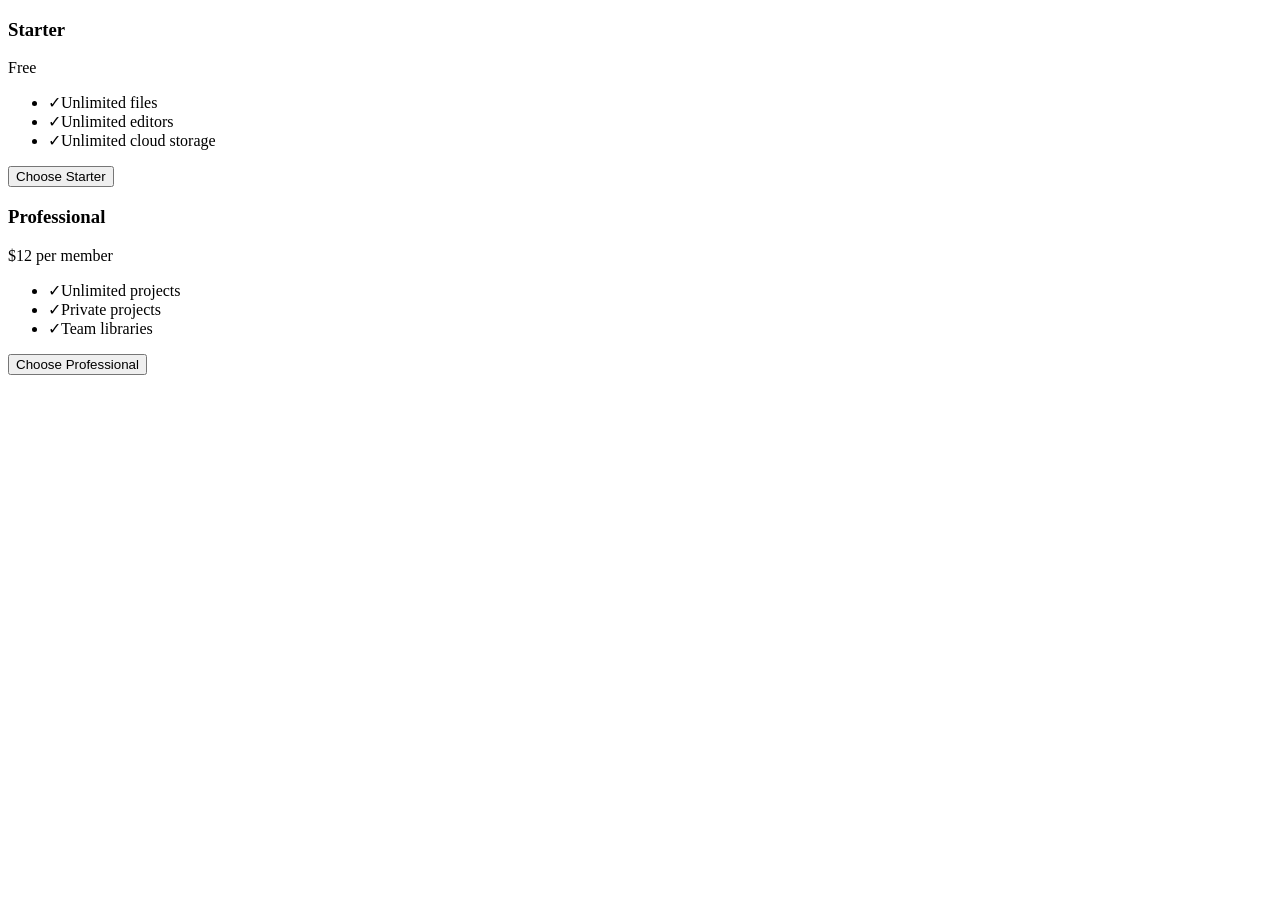
==== Card_Design/card-4/index.html @ dcde3aa0 "Create index.html" ====
<!DOCTYPE html>
<html lang="en">
<head>
    <meta charset="UTF-8">
    <meta name="viewport" content="width=device-width, initial-scale=1.0">
    <title>Card</title>
    <link rel="stylesheet" href="card4.css">
    <!-- <link rel="stylesheet" href="https://cdnjs.cloudflare.com/ajax/libs/font-awesome/6.0.0/css/all.min.css" integrity="sha384-6eXyq/f8O/SRFPm2PRWEuY/w+kOFu7CEhIR6bfXHzHH4bT28WTULS1+NpIC95NEm" crossorigin="anonymous"> 
    
    <i class="fa-solid fa-check">
    -->
</head>
<body>
    <div class="container">
       <div class="pricing-card card-1">
            <h3 class="start">Starter</h3>
            <span>Free</span>
            <ul>
                <li>
                    <span>&check;</span>Unlimited files
                </li>
                <li>
                    <span>&check;</span>Unlimited editors
                </li>
                <li>
                    <span>&check;</span>Unlimited cloud storage
                </li>
            </ul>
            <button class="starter">Choose Starter</button>
       </div>

       <div class="pricing-card card-2">
            <h3 class="professional">Professional</h3>
            <p> <span>&dollar;12 </span>per member</p>
            <ul>
                <li>
                    <span>&check;</span>Unlimited projects
                </li>
                <li>
                    <span>&check;</span>Private projects
                </li>
                <li>
                    <span>&check;</span>Team libraries
                </li>
            </ul>
            <button class="professional-btn">Choose Professional</button>
       </div>
    </div>
</body>
</html>
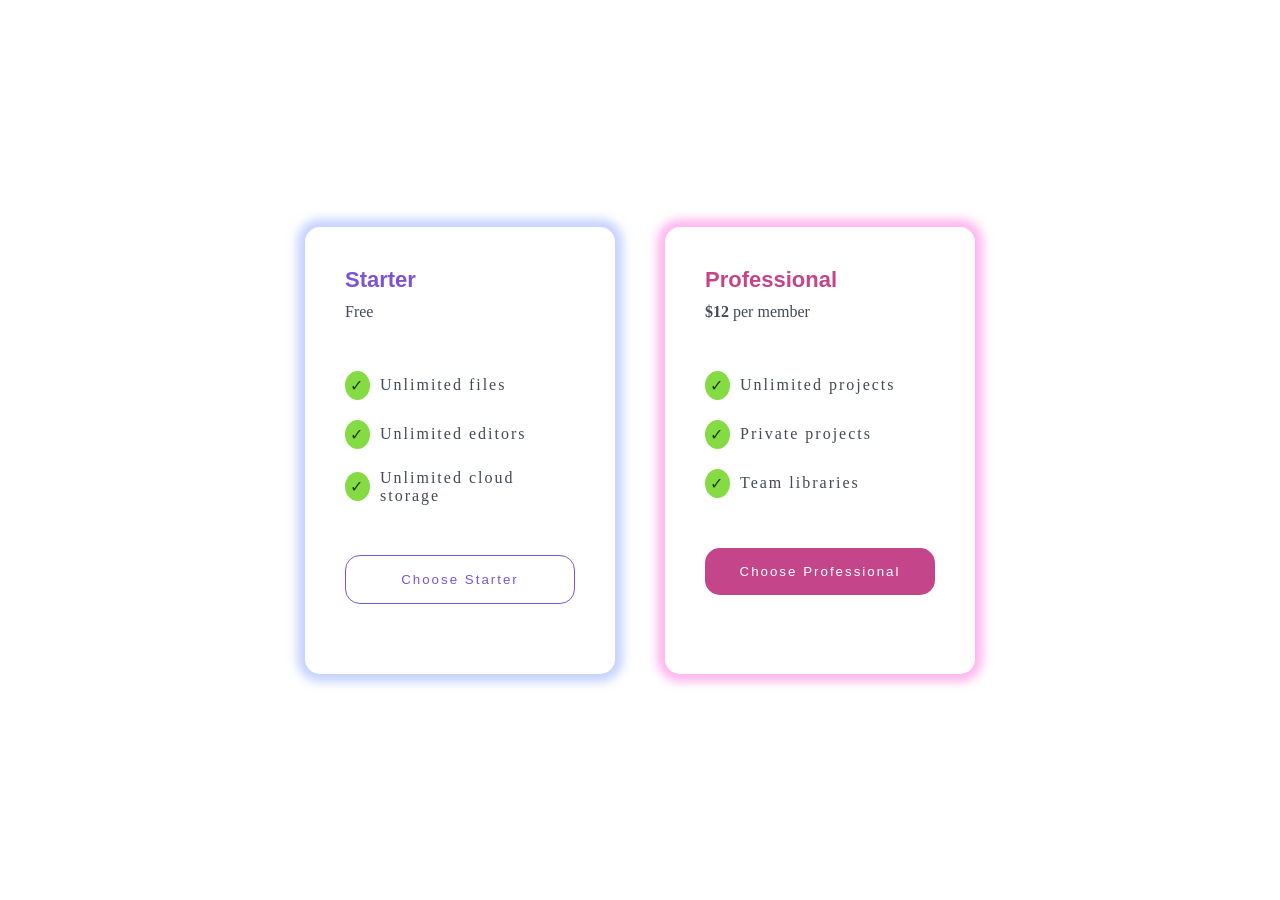
==== commit ca6697ff: "Update index.html" ====
--- a/Card_Design/card-4/index.html
+++ b/Card_Design/card-4/index.html
@@ -4,7 +4,7 @@
     <meta charset="UTF-8">
     <meta name="viewport" content="width=device-width, initial-scale=1.0">
     <title>Card</title>
-    <link rel="stylesheet" href="card4.css">
+    <link rel="stylesheet" href="style.css">
     <!-- <link rel="stylesheet" href="https://cdnjs.cloudflare.com/ajax/libs/font-awesome/6.0.0/css/all.min.css" integrity="sha384-6eXyq/f8O/SRFPm2PRWEuY/w+kOFu7CEhIR6bfXHzHH4bT28WTULS1+NpIC95NEm" crossorigin="anonymous"> 
     
     <i class="fa-solid fa-check">
--- a/Card_Design/card-4/style.css
+++ b/Card_Design/card-4/style.css
@@ -0,0 +1,130 @@
+*{
+    margin: 0;
+    padding: 0;
+    box-sizing: border-box;
+}
+body{
+    /* background-color: beige; */
+    background: url('test.webp');
+    height: 100vh;
+    font-weight: 500;
+    /* background: linear-gradient(#F8F0FC, #D7DCED); */
+    display: flex;
+    align-items: center;
+    justify-content: center;
+    height: 100vh;
+    color: #434956;
+}
+.container{
+    display: flex;
+    flex-wrap: wrap;
+    justify-content: space-around;
+    gap: 50px;
+}
+.pricing-card{
+    padding: 40px;
+    border-radius: 15px;
+    background: #fff;
+    width: 310px;
+}
+h3{
+    font-family: sans-serif;
+    font-weight: 900;
+    font-size: 22px;
+    margin-bottom: 10px;
+}
+.start{
+    color: #7C54D1;  
+}    
+.professional{
+    color: #C5458A;
+}
+p span{
+    font-weight: 700;
+}
+.card-1{
+    max-width: 330px;
+    /* lighten(#8EA7FF, 30%) */
+    box-shadow: 0 0 10px 8px rgba(142, 167, 255, 0.5);
+}
+.card-2{ 
+    max-width: 330px;
+    /* lighten(#FF70DF, 15%) */
+    box-shadow: 0 0 10px 8px rgba(255, 112, 223, 0.5);
+}
+ul{
+    list-style: none;
+    margin-top: 50px;
+}
+li{
+  font-size: 18;
+  display: flex;
+  gap: 10px;
+  margin-bottom: 20px;
+  align-items: center;
+  letter-spacing: 2px;
+}
+li span{
+    background-color: #85DB43;
+    border-radius: 50%;
+    padding: 5px;
+    color: #1c3d02;
+    display: flex;
+    justify-content: center;
+    align-items: center;
+    vertical-align: middle; 
+}
+.starter,
+.professional-btn{
+  font-family: sans-serif;
+  font-weight: 500;
+  padding: 16px;
+  letter-spacing: 2px;
+  background: none;
+  cursor: pointer;
+  border-radius: 15px;
+  max-width: 238px;
+  width: 100%;
+  margin: 30px auto;
+  transition: all 0.3s ease;
+}
+.starter{
+  border: 1px solid #7C54D1;
+  color: #7C54D1;
+}
+.starter:hover{
+    background-color: #7C54D1;
+    color: #fff;
+}
+.professional-btn{ 
+  border: none;
+  background-color: #C4458A;
+  color: #fff;
+} 
+.professional-btn:hover{
+    border: 1px solid #C4458A;
+    background: none;
+    color: #C4458A;
+}
+
+@media screen and (max-width: 600px){
+    body{
+        height: auto;
+    }
+}
+@media screen and (max-width: 660px){
+    .container{
+        margin: 80px auto;
+        flex-direction: column;
+    }
+}
+
+/* card-1
+@media(max-width: 360px)
+width: 90%
+margin: auto
+
+card-2 
+@media(max-width: 360px)
+width: 90%
+margin: auto */
